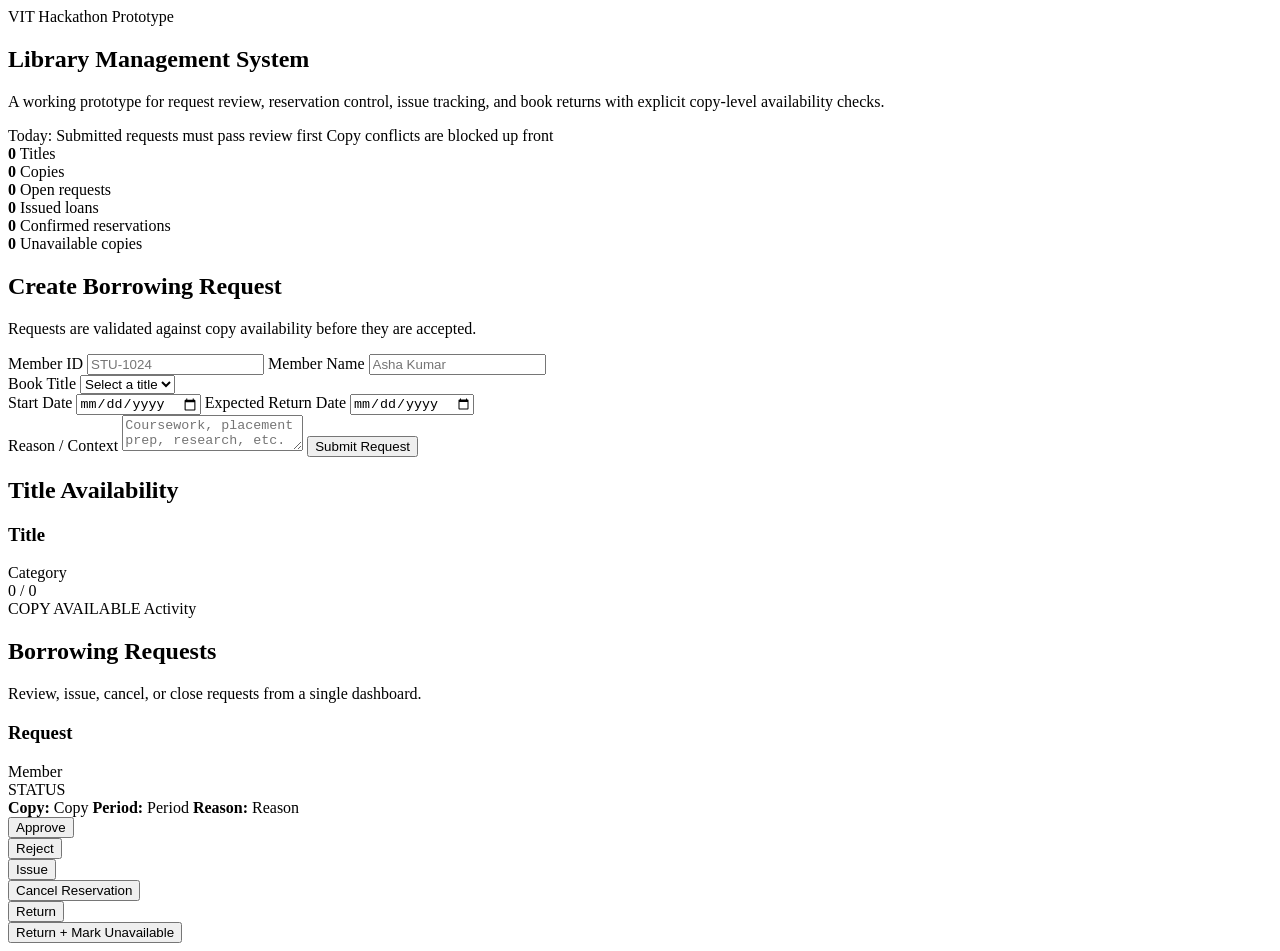
==== src/main/resources/templates/index.html @ 7ecf59ad "Initial Commit" ====
<!DOCTYPE html>
<html xmlns:th="http://www.thymeleaf.org">
<head>
  <meta charset="UTF-8" />
  <meta name="viewport" content="width=device-width, initial-scale=1.0" />
  <title>Library Management System</title>
  <link rel="stylesheet" href="/css/styles.css" />
</head>
<body>
<div class="shell" th:with="dashboard=${dashboard}">
  <section class="hero">
    <div class="hero-panel">
      <div class="eyebrow">VIT Hackathon Prototype</div>
      <h1>Library Management System</h1>
      <p>
        A working prototype for request review, reservation control, issue tracking, and book returns with explicit
        copy-level availability checks.
      </p>
      <div class="pill-row">
        <span class="pill">Today: <strong th:text="${dashboard.today}"></strong></span>
        <span class="pill">Submitted requests must pass review first</span>
        <span class="pill">Copy conflicts are blocked up front</span>
      </div>
    </div>
    <div class="hero-side">
      <div class="metric-grid">
        <div class="metric">
          <strong th:text="${dashboard.stats.titleCount}">0</strong>
          <span>Titles</span>
        </div>
        <div class="metric">
          <strong th:text="${dashboard.stats.copyCount}">0</strong>
          <span>Copies</span>
        </div>
        <div class="metric">
          <strong th:text="${dashboard.stats.openRequests}">0</strong>
          <span>Open requests</span>
        </div>
        <div class="metric">
          <strong th:text="${dashboard.stats.loans}">0</strong>
          <span>Issued loans</span>
        </div>
      </div>
      <div class="metric-grid">
        <div class="metric">
          <strong th:text="${dashboard.stats.reservations}">0</strong>
          <span>Confirmed reservations</span>
        </div>
        <div class="metric">
          <strong th:text="${dashboard.stats.unavailableCopies}">0</strong>
          <span>Unavailable copies</span>
        </div>
      </div>
    </div>
  </section>

  <div th:if="${successMessage}" class="message success" th:text="${successMessage}"></div>
  <div th:if="${errorMessage}" class="message error" th:text="${errorMessage}"></div>

  <section class="grid">
    <div class="surface">
      <h2>Create Borrowing Request</h2>
      <p class="muted">Requests are validated against copy availability before they are accepted.</p>
      <form th:action="@{/requests}" th:object="${requestForm}" method="post">
        <div class="two-col">
          <label>
            Member ID
            <input type="text" th:field="*{memberId}" placeholder="STU-1024" required />
          </label>
          <label>
            Member Name
            <input type="text" th:field="*{memberName}" placeholder="Asha Kumar" required />
          </label>
        </div>
        <label>
          Book Title
          <select th:field="*{bookTitleId}" required>
            <option value="" disabled selected>Select a title</option>
            <option th:each="titleView : ${dashboard.titles}" th:value="${titleView.title.id}"
                    th:text="${titleView.title.title + ' - ' + titleView.title.category + ' (' + titleView.availableNow + '/' + titleView.title.totalCopies + ' available now)'}"></option>
          </select>
        </label>
        <div class="two-col">
          <label>
            Start Date
            <input type="date" th:field="*{startDate}" required />
          </label>
          <label>
            Expected Return Date
            <input type="date" th:field="*{expectedReturnDate}" required />
          </label>
        </div>
        <label>
          Reason / Context
          <textarea th:field="*{reason}" placeholder="Coursework, placement prep, research, etc."></textarea>
        </label>
        <button type="submit">Submit Request</button>
      </form>
    </div>

    <div class="surface">
      <h2>Title Availability</h2>
      <div class="title-list">
        <div class="card" th:each="titleView : ${dashboard.titles}">
          <div class="card-head">
            <div>
              <h3 th:text="${titleView.title.title}">Title</h3>
              <div class="muted" th:text="${titleView.title.category}">Category</div>
            </div>
            <span class="tag" th:text="${titleView.availableNow + ' / ' + titleView.title.totalCopies + ' available now'}">0 / 0</span>
          </div>
          <div class="divider"></div>
          <div class="copy-row" th:each="copy : ${titleView.copies}">
            <span class="tag" th:text="${copy.copyCode}">COPY</span>
            <span class="small" th:text="${copy.condition}">AVAILABLE</span>
            <span class="small muted" th:text="${copy.activity}">Activity</span>
            <span class="small danger" th:if="${copy.conditionNote}" th:text="${copy.conditionNote}"></span>
          </div>
        </div>
      </div>
    </div>
  </section>

  <section class="surface" style="margin-top:20px;">
    <h2>Borrowing Requests</h2>
    <p class="muted">Review, issue, cancel, or close requests from a single dashboard.</p>
    <div class="request-list">
      <div class="card" th:each="request : ${dashboard.requests}">
        <div class="card-head">
          <div>
            <h3 th:text="${'#' + request.id + ' ' + request.title}">Request</h3>
            <div class="muted" th:text="${request.memberName + ' (' + request.memberId + ')'}">Member</div>
          </div>
          <span class="tag" th:text="${request.status}">STATUS</span>
        </div>
        <div class="divider"></div>
        <div class="status-row small">
          <span><strong>Copy:</strong> <span th:text="${request.copyCode}">Copy</span></span>
          <span><strong>Period:</strong> <span th:text="${request.startDate + ' to ' + request.expectedReturnDate}">Period</span></span>
          <span><strong>Reason:</strong> <span th:text="${request.reason}">Reason</span></span>
        </div>
        <div class="small muted" th:if="${request.reviewNote}" th:text="${request.reviewNote}"></div>
        <div class="divider"></div>
        <div class="request-actions">
          <form th:if="${request.canApprove}" th:action="@{/requests/{id}/approve(id=${request.id})}" method="post">
            <button type="submit">Approve</button>
          </form>
          <form th:if="${request.canReject}" th:action="@{/requests/{id}/reject(id=${request.id})}" method="post">
            <button type="submit" class="danger">Reject</button>
          </form>
          <form th:if="${request.canIssue}" th:action="@{/requests/{id}/issue(id=${request.id})}" method="post">
            <button type="submit" class="secondary">Issue</button>
          </form>
          <form th:if="${request.canCancel}" th:action="@{/requests/{id}/cancel(id=${request.id})}" method="post">
            <button type="submit" class="danger">Cancel Reservation</button>
          </form>
          <form th:if="${request.canReturn}" th:action="@{/requests/{id}/return(id=${request.id})}" method="post">
            <button type="submit">Return</button>
          </form>
          <form th:if="${request.canReturnUnavailable}" th:action="@{/requests/{id}/return-unavailable(id=${request.id})}" method="post">
            <button type="submit" class="danger">Return + Mark Unavailable</button>
          </form>
        </div>
      </div>
    </div>
  </section>
</div>
</body>
</html>
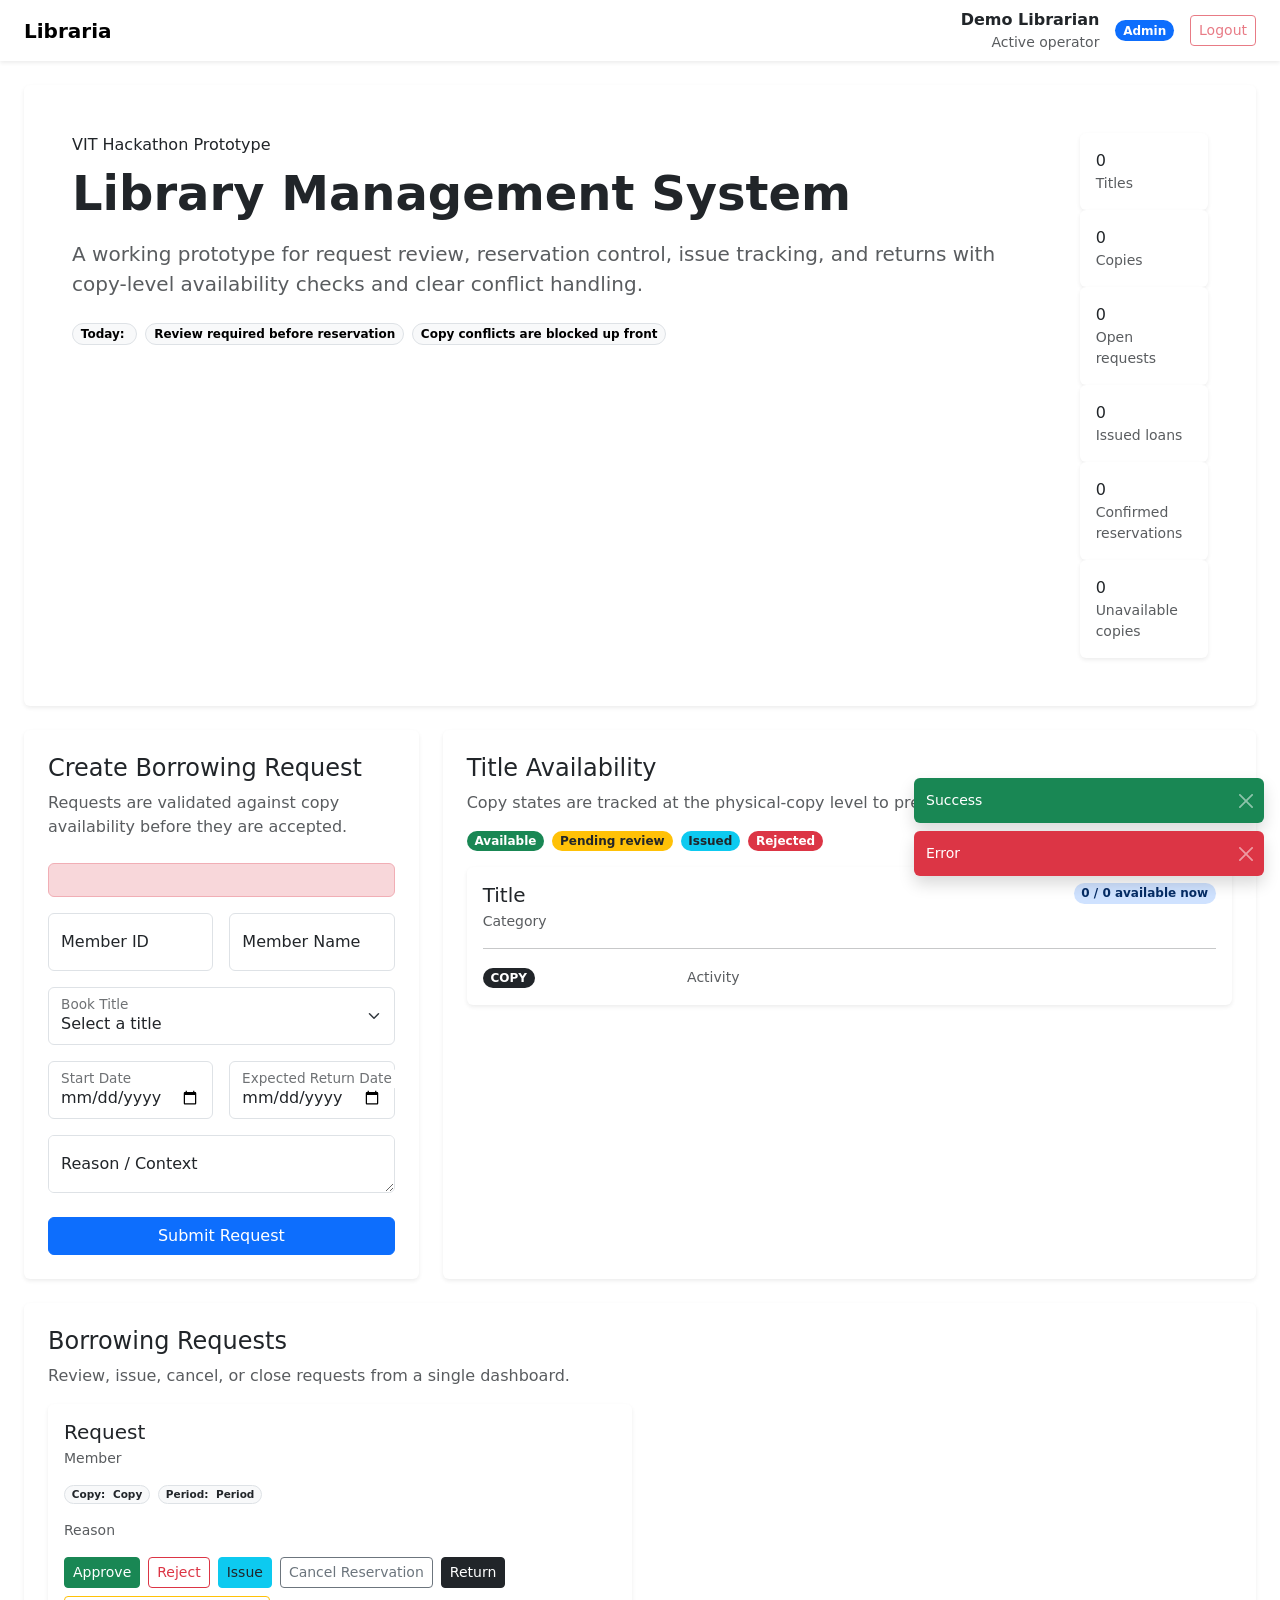
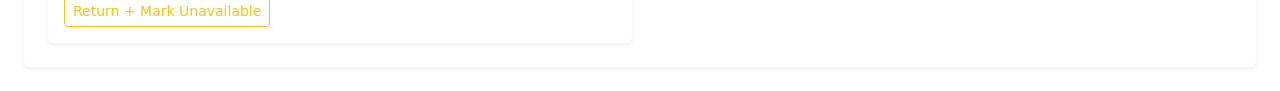
==== commit f042c774: "add(frontend): bootstrap css" ====
--- a/src/main/resources/templates/index.html
+++ b/src/main/resources/templates/index.html
@@ -4,166 +4,311 @@
   <meta charset="UTF-8" />
   <meta name="viewport" content="width=device-width, initial-scale=1.0" />
   <title>Library Management System</title>
+  <link rel="preconnect" href="https://fonts.googleapis.com" />
+  <link rel="preconnect" href="https://fonts.gstatic.com" crossorigin />
+  <link href="https://fonts.googleapis.com/css2?family=Inter:wght@400;500;600;700&display=swap" rel="stylesheet" />
+  <link href="https://cdn.jsdelivr.net/npm/bootstrap@5.3.3/dist/css/bootstrap.min.css" rel="stylesheet" />
   <link rel="stylesheet" href="/css/styles.css" />
 </head>
-<body>
-<div class="shell" th:with="dashboard=${dashboard}">
-  <section class="hero">
-    <div class="hero-panel">
-      <div class="eyebrow">VIT Hackathon Prototype</div>
-      <h1>Library Management System</h1>
-      <p>
-        A working prototype for request review, reservation control, issue tracking, and book returns with explicit
-        copy-level availability checks.
-      </p>
-      <div class="pill-row">
-        <span class="pill">Today: <strong th:text="${dashboard.today}"></strong></span>
-        <span class="pill">Submitted requests must pass review first</span>
-        <span class="pill">Copy conflicts are blocked up front</span>
-      </div>
-    </div>
-    <div class="hero-side">
-      <div class="metric-grid">
-        <div class="metric">
-          <strong th:text="${dashboard.stats.titleCount}">0</strong>
-          <span>Titles</span>
-        </div>
-        <div class="metric">
-          <strong th:text="${dashboard.stats.copyCount}">0</strong>
-          <span>Copies</span>
-        </div>
-        <div class="metric">
-          <strong th:text="${dashboard.stats.openRequests}">0</strong>
-          <span>Open requests</span>
-        </div>
-        <div class="metric">
-          <strong th:text="${dashboard.stats.loans}">0</strong>
-          <span>Issued loans</span>
-        </div>
-      </div>
-      <div class="metric-grid">
-        <div class="metric">
-          <strong th:text="${dashboard.stats.reservations}">0</strong>
-          <span>Confirmed reservations</span>
-        </div>
-        <div class="metric">
-          <strong th:text="${dashboard.stats.unavailableCopies}">0</strong>
-          <span>Unavailable copies</span>
+<body th:with="dashboard=${dashboard}">
+<nav class="navbar navbar-expand-lg navbar-light bg-white shadow-sm sticky-top">
+  <div class="container-fluid px-4">
+    <a class="navbar-brand fw-bold tracking-tight" href="#">Libraria</a>
+    <div class="ms-auto d-flex align-items-center gap-3">
+      <div class="text-end d-none d-md-block">
+        <div class="fw-semibold" th:text="${currentUser.displayName}">Demo Librarian</div>
+        <div class="text-muted small">Active operator</div>
+      </div>
+      <span class="badge rounded-pill bg-primary" th:text="${currentUser.role}">Admin</span>
+      <button class="btn btn-outline-danger btn-sm" type="button" disabled>Logout</button>
+    </div>
+  </div>
+</nav>
+
+<main class="container-fluid px-4 py-4 page-shell">
+  <section class="hero-panel card border-0 shadow-sm mb-4">
+    <div class="card-body p-4 p-lg-5">
+      <div class="d-flex flex-column flex-lg-row justify-content-between gap-4 align-items-start">
+        <div class="hero-copy">
+          <div class="eyebrow mb-2">VIT Hackathon Prototype</div>
+          <h1 class="display-5 fw-bold mb-3">Library Management System</h1>
+          <p class="lead text-muted mb-4">
+            A working prototype for request review, reservation control, issue tracking, and returns with copy-level
+            availability checks and clear conflict handling.
+          </p>
+          <div class="d-flex flex-wrap gap-2">
+            <span class="badge rounded-pill text-bg-light border">Today: <span class="ms-1" th:text="${dashboard.today}"></span></span>
+            <span class="badge rounded-pill text-bg-light border">Review required before reservation</span>
+            <span class="badge rounded-pill text-bg-light border">Copy conflicts are blocked up front</span>
+          </div>
+        </div>
+        <div class="stats-grid">
+          <div class="stat-card card card-hover border-0 shadow-sm">
+            <div class="card-body">
+              <div class="stat-value" th:text="${dashboard.stats.titleCount}">0</div>
+              <div class="text-muted small">Titles</div>
+            </div>
+          </div>
+          <div class="stat-card card card-hover border-0 shadow-sm">
+            <div class="card-body">
+              <div class="stat-value" th:text="${dashboard.stats.copyCount}">0</div>
+              <div class="text-muted small">Copies</div>
+            </div>
+          </div>
+          <div class="stat-card card card-hover border-0 shadow-sm">
+            <div class="card-body">
+              <div class="stat-value" th:text="${dashboard.stats.openRequests}">0</div>
+              <div class="text-muted small">Open requests</div>
+            </div>
+          </div>
+          <div class="stat-card card card-hover border-0 shadow-sm">
+            <div class="card-body">
+              <div class="stat-value" th:text="${dashboard.stats.loans}">0</div>
+              <div class="text-muted small">Issued loans</div>
+            </div>
+          </div>
+          <div class="stat-card card card-hover border-0 shadow-sm">
+            <div class="card-body">
+              <div class="stat-value" th:text="${dashboard.stats.reservations}">0</div>
+              <div class="text-muted small">Confirmed reservations</div>
+            </div>
+          </div>
+          <div class="stat-card card card-hover border-0 shadow-sm">
+            <div class="card-body">
+              <div class="stat-value" th:text="${dashboard.stats.unavailableCopies}">0</div>
+              <div class="text-muted small">Unavailable copies</div>
+            </div>
+          </div>
         </div>
       </div>
     </div>
   </section>
 
-  <div th:if="${successMessage}" class="message success" th:text="${successMessage}"></div>
-  <div th:if="${errorMessage}" class="message error" th:text="${errorMessage}"></div>
-
-  <section class="grid">
-    <div class="surface">
-      <h2>Create Borrowing Request</h2>
-      <p class="muted">Requests are validated against copy availability before they are accepted.</p>
-      <form th:action="@{/requests}" th:object="${requestForm}" method="post">
-        <div class="two-col">
-          <label>
-            Member ID
-            <input type="text" th:field="*{memberId}" placeholder="STU-1024" required />
-          </label>
-          <label>
-            Member Name
-            <input type="text" th:field="*{memberName}" placeholder="Asha Kumar" required />
-          </label>
-        </div>
-        <label>
-          Book Title
-          <select th:field="*{bookTitleId}" required>
-            <option value="" disabled selected>Select a title</option>
-            <option th:each="titleView : ${dashboard.titles}" th:value="${titleView.title.id}"
-                    th:text="${titleView.title.title + ' - ' + titleView.title.category + ' (' + titleView.availableNow + '/' + titleView.title.totalCopies + ' available now)'}"></option>
-          </select>
-        </label>
-        <div class="two-col">
-          <label>
-            Start Date
-            <input type="date" th:field="*{startDate}" required />
-          </label>
-          <label>
-            Expected Return Date
-            <input type="date" th:field="*{expectedReturnDate}" required />
-          </label>
-        </div>
-        <label>
-          Reason / Context
-          <textarea th:field="*{reason}" placeholder="Coursework, placement prep, research, etc."></textarea>
-        </label>
-        <button type="submit">Submit Request</button>
-      </form>
-    </div>
-
-    <div class="surface">
-      <h2>Title Availability</h2>
-      <div class="title-list">
-        <div class="card" th:each="titleView : ${dashboard.titles}">
-          <div class="card-head">
+  <div class="toast-container position-fixed bottom-0 end-0 p-3">
+    <div th:if="${successMessage}" class="toast align-items-center text-bg-success border-0 mb-2 library-toast" role="alert" aria-live="assertive" aria-atomic="true" data-bs-delay="3500">
+      <div class="d-flex">
+        <div class="toast-body" th:text="${successMessage}">Success</div>
+        <button type="button" class="btn-close btn-close-white me-2 m-auto" data-bs-dismiss="toast" aria-label="Close"></button>
+      </div>
+    </div>
+    <div th:if="${errorMessage}" class="toast align-items-center text-bg-danger border-0 mb-2 library-toast" role="alert" aria-live="assertive" aria-atomic="true" data-bs-delay="4500">
+      <div class="d-flex">
+        <div class="toast-body" th:text="${errorMessage}">Error</div>
+        <button type="button" class="btn-close btn-close-white me-2 m-auto" data-bs-dismiss="toast" aria-label="Close"></button>
+      </div>
+    </div>
+  </div>
+
+  <section class="row g-4 mb-4">
+    <div class="col-12 col-xl-4">
+      <div class="card border-0 shadow-sm h-100">
+        <div class="card-body p-4">
+          <h2 class="h4 mb-2">Create Borrowing Request</h2>
+          <p class="text-muted mb-4">Requests are validated against copy availability before they are accepted.</p>
+          <form th:action="@{/requests}" th:object="${requestForm}" method="post" novalidate>
+            <div th:if="${#fields.hasGlobalErrors()}" class="alert alert-danger small mb-3">
+              <div th:each="err : ${#fields.globalErrors()}" th:text="${err}"></div>
+            </div>
+            <div class="row g-3">
+              <div class="col-12 col-md-6">
+                <div class="form-floating">
+                  <input class="form-control" th:errorclass="is-invalid" type="text" th:field="*{memberId}" placeholder="STU-1024" required />
+                  <label for="memberId">Member ID</label>
+                  <div class="invalid-feedback" th:if="${#fields.hasErrors('memberId')}" th:errors="*{memberId}"></div>
+                </div>
+              </div>
+              <div class="col-12 col-md-6">
+                <div class="form-floating">
+                  <input class="form-control" th:errorclass="is-invalid" type="text" th:field="*{memberName}" placeholder="Asha Kumar" required />
+                  <label for="memberName">Member Name</label>
+                  <div class="invalid-feedback" th:if="${#fields.hasErrors('memberName')}" th:errors="*{memberName}"></div>
+                </div>
+              </div>
+              <div class="col-12">
+                <div class="form-floating">
+                  <select class="form-select" th:errorclass="is-invalid" th:field="*{bookTitleId}" required>
+                    <option value="">Select a title</option>
+                    <option th:each="titleView : ${dashboard.titles}" th:value="${titleView.title.id}"
+                            th:text="${titleView.title.title + ' - ' + titleView.title.category + ' (' + titleView.availableNow + '/' + titleView.title.totalCopies + ' available now)'}"></option>
+                  </select>
+                  <label for="bookTitleId">Book Title</label>
+                  <div class="invalid-feedback" th:if="${#fields.hasErrors('bookTitleId')}" th:errors="*{bookTitleId}"></div>
+                </div>
+              </div>
+              <div class="col-12 col-md-6">
+                <div class="form-floating">
+                  <input class="form-control" th:errorclass="is-invalid" type="date" th:field="*{startDate}" th:attr="min=${dashboard.today}" required />
+                  <label for="startDate">Start Date</label>
+                  <div class="invalid-feedback" th:if="${#fields.hasErrors('startDate')}" th:errors="*{startDate}"></div>
+                </div>
+              </div>
+              <div class="col-12 col-md-6">
+                <div class="form-floating">
+                  <input class="form-control" th:errorclass="is-invalid" type="date" th:field="*{expectedReturnDate}" th:attr="min=${dashboard.today}" required />
+                  <label for="expectedReturnDate">Expected Return Date</label>
+                  <div class="invalid-feedback" th:if="${#fields.hasErrors('expectedReturnDate')}" th:errors="*{expectedReturnDate}"></div>
+                </div>
+              </div>
+              <div class="col-12">
+                <div class="form-floating">
+                  <textarea class="form-control request-textarea" th:errorclass="is-invalid" th:field="*{reason}" placeholder="Coursework, placement prep, research, etc." maxlength="500"></textarea>
+                  <label for="reason">Reason / Context</label>
+                  <div class="invalid-feedback" th:if="${#fields.hasErrors('reason')}" th:errors="*{reason}"></div>
+                </div>
+              </div>
+            </div>
+            <button type="submit" class="btn btn-primary w-100 mt-4">Submit Request</button>
+          </form>
+        </div>
+      </div>
+    </div>
+
+    <div class="col-12 col-xl-8">
+      <div class="card border-0 shadow-sm h-100">
+        <div class="card-body p-4">
+          <div class="d-flex justify-content-between align-items-start flex-wrap gap-3 mb-3">
             <div>
-              <h3 th:text="${titleView.title.title}">Title</h3>
-              <div class="muted" th:text="${titleView.title.category}">Category</div>
-            </div>
-            <span class="tag" th:text="${titleView.availableNow + ' / ' + titleView.title.totalCopies + ' available now'}">0 / 0</span>
-          </div>
-          <div class="divider"></div>
-          <div class="copy-row" th:each="copy : ${titleView.copies}">
-            <span class="tag" th:text="${copy.copyCode}">COPY</span>
-            <span class="small" th:text="${copy.condition}">AVAILABLE</span>
-            <span class="small muted" th:text="${copy.activity}">Activity</span>
-            <span class="small danger" th:if="${copy.conditionNote}" th:text="${copy.conditionNote}"></span>
+              <h2 class="h4 mb-2">Title Availability</h2>
+              <p class="text-muted mb-0">Copy states are tracked at the physical-copy level to prevent overlap.</p>
+            </div>
+            <div class="d-flex flex-wrap gap-2">
+              <span class="badge rounded-pill bg-success">Available</span>
+              <span class="badge rounded-pill bg-warning text-dark">Pending review</span>
+              <span class="badge rounded-pill bg-info text-dark">Issued</span>
+              <span class="badge rounded-pill bg-danger">Rejected</span>
+              <span class="badge rounded-pill bg-purple">Repair</span>
+              <span class="badge rounded-pill bg-brown">Reference only</span>
+            </div>
+          </div>
+          <div class="row g-3 title-grid">
+            <div class="col-12 col-xxl-6" th:each="titleView : ${dashboard.titles}">
+              <div class="card border-0 shadow-sm card-hover h-100">
+                <div class="card-body">
+                  <div class="d-flex justify-content-between gap-3 align-items-start">
+                    <div>
+                      <h3 class="h5 mb-1" th:text="${titleView.title.title}">Title</h3>
+                      <div class="text-muted small" th:text="${titleView.title.category}">Category</div>
+                    </div>
+                    <span class="badge rounded-pill bg-primary-subtle text-primary-emphasis" th:text="${titleView.availableNow + ' / ' + titleView.title.totalCopies + ' available now'}">0 / 0 available now</span>
+                  </div>
+                  <hr />
+                  <div class="d-grid gap-2">
+                    <div class="copy-row" th:each="copy : ${titleView.copies}">
+                      <span class="badge rounded-pill text-bg-dark" th:text="${copy.copyCode}">COPY</span>
+                      <span class="badge rounded-pill" th:classappend="${copy.conditionBadgeClass}" th:text="${copy.conditionLabel}">Available</span>
+                      <span class="badge rounded-pill" th:classappend="${copy.availableNow} ? ' bg-success' : ' bg-secondary'" th:text="${copy.availableNow ? 'Available now' : 'Blocked now'}">Status</span>
+                      <span class="text-muted small flex-grow-1" th:text="${copy.activity}">Activity</span>
+                      <div class="small text-danger w-100" th:if="${copy.conditionNote}" th:text="${copy.conditionNote}"></div>
+                    </div>
+                  </div>
+                </div>
+              </div>
+            </div>
           </div>
         </div>
       </div>
     </div>
   </section>
 
-  <section class="surface" style="margin-top:20px;">
-    <h2>Borrowing Requests</h2>
-    <p class="muted">Review, issue, cancel, or close requests from a single dashboard.</p>
-    <div class="request-list">
-      <div class="card" th:each="request : ${dashboard.requests}">
-        <div class="card-head">
-          <div>
-            <h3 th:text="${'#' + request.id + ' ' + request.title}">Request</h3>
-            <div class="muted" th:text="${request.memberName + ' (' + request.memberId + ')'}">Member</div>
-          </div>
-          <span class="tag" th:text="${request.status}">STATUS</span>
-        </div>
-        <div class="divider"></div>
-        <div class="status-row small">
-          <span><strong>Copy:</strong> <span th:text="${request.copyCode}">Copy</span></span>
-          <span><strong>Period:</strong> <span th:text="${request.startDate + ' to ' + request.expectedReturnDate}">Period</span></span>
-          <span><strong>Reason:</strong> <span th:text="${request.reason}">Reason</span></span>
-        </div>
-        <div class="small muted" th:if="${request.reviewNote}" th:text="${request.reviewNote}"></div>
-        <div class="divider"></div>
-        <div class="request-actions">
-          <form th:if="${request.canApprove}" th:action="@{/requests/{id}/approve(id=${request.id})}" method="post">
-            <button type="submit">Approve</button>
-          </form>
-          <form th:if="${request.canReject}" th:action="@{/requests/{id}/reject(id=${request.id})}" method="post">
-            <button type="submit" class="danger">Reject</button>
-          </form>
-          <form th:if="${request.canIssue}" th:action="@{/requests/{id}/issue(id=${request.id})}" method="post">
-            <button type="submit" class="secondary">Issue</button>
-          </form>
-          <form th:if="${request.canCancel}" th:action="@{/requests/{id}/cancel(id=${request.id})}" method="post">
-            <button type="submit" class="danger">Cancel Reservation</button>
-          </form>
-          <form th:if="${request.canReturn}" th:action="@{/requests/{id}/return(id=${request.id})}" method="post">
-            <button type="submit">Return</button>
-          </form>
-          <form th:if="${request.canReturnUnavailable}" th:action="@{/requests/{id}/return-unavailable(id=${request.id})}" method="post">
-            <button type="submit" class="danger">Return + Mark Unavailable</button>
-          </form>
+  <section class="card border-0 shadow-sm">
+    <div class="card-body p-4">
+      <div class="d-flex justify-content-between align-items-start flex-wrap gap-3 mb-3">
+        <div>
+          <h2 class="h4 mb-2">Borrowing Requests</h2>
+          <p class="text-muted mb-0">Review, issue, cancel, or close requests from a single dashboard.</p>
+        </div>
+      </div>
+
+      <div class="row g-3">
+        <div class="col-12 col-xl-6" th:each="request : ${dashboard.requests}">
+          <div class="card border-0 shadow-sm card-hover h-100">
+            <div class="card-body">
+              <div class="d-flex justify-content-between align-items-start gap-3 mb-3">
+                <div>
+                  <h3 class="h5 mb-1" th:text="${'#' + request.id + ' ' + request.title}">Request</h3>
+                  <div class="text-muted small" th:text="${request.memberName + ' (' + request.memberId + ')'}">Member</div>
+                </div>
+                <span class="badge rounded-pill" th:classappend="${request.statusBadgeClass}" th:text="${request.statusLabel}">STATUS</span>
+              </div>
+              <div class="d-flex flex-wrap gap-2 mb-3 small">
+                <span class="badge rounded-pill bg-light text-dark border">Copy: <span class="ms-1" th:text="${request.copyCode}">Copy</span></span>
+                <span class="badge rounded-pill bg-light text-dark border">Period: <span class="ms-1" th:text="${request.startDate + ' to ' + request.expectedReturnDate}">Period</span></span>
+              </div>
+              <p class="small text-muted mb-3" th:text="${request.reason}">Reason</p>
+              <div class="small fw-medium mb-3" th:if="${request.reviewNote}" th:text="${request.reviewNote}"></div>
+              <div class="d-flex flex-wrap gap-2 request-actions">
+                <form th:if="${request.canApprove}" th:action="@{/requests/{id}/approve(id=${request.id})}" method="post" class="d-inline">
+                  <button type="submit" class="btn btn-success btn-sm">Approve</button>
+                </form>
+                <form th:if="${request.canReject}" th:action="@{/requests/{id}/reject(id=${request.id})}" method="post" class="d-inline confirm-form" th:attr="data-confirm-title='Reject request', data-confirm-message=|Reject request #${request.id} and release the copy?|">
+                  <button type="submit" class="btn btn-outline-danger btn-sm">Reject</button>
+                </form>
+                <form th:if="${request.canIssue}" th:action="@{/requests/{id}/issue(id=${request.id})}" method="post" class="d-inline">
+                  <button type="submit" class="btn btn-info btn-sm text-dark">Issue</button>
+                </form>
+                <form th:if="${request.canCancel}" th:action="@{/requests/{id}/cancel(id=${request.id})}" method="post" class="d-inline confirm-form" th:attr="data-confirm-title='Cancel reservation', data-confirm-message=|Cancel reservation #${request.id} before issue and release the copy?|">
+                  <button type="submit" class="btn btn-outline-secondary btn-sm">Cancel Reservation</button>
+                </form>
+                <form th:if="${request.canReturn}" th:action="@{/requests/{id}/return(id=${request.id})}" method="post" class="d-inline">
+                  <button type="submit" class="btn btn-dark btn-sm">Return</button>
+                </form>
+                <form th:if="${request.canReturnUnavailable}" th:action="@{/requests/{id}/return-unavailable(id=${request.id})}" method="post" class="d-inline confirm-form" th:attr="data-confirm-title='Return with restriction', data-confirm-message=|Mark copy ${request.copyCode} unavailable during return?|">
+                  <button type="submit" class="btn btn-outline-warning btn-sm">Return + Mark Unavailable</button>
+                </form>
+              </div>
+            </div>
+          </div>
         </div>
       </div>
     </div>
   </section>
+</main>
+
+<div class="modal fade" id="confirmActionModal" tabindex="-1" aria-hidden="true">
+  <div class="modal-dialog modal-dialog-centered">
+    <div class="modal-content">
+      <div class="modal-header">
+        <h5 class="modal-title" id="confirmActionTitle">Confirm action</h5>
+        <button type="button" class="btn-close" data-bs-dismiss="modal" aria-label="Close"></button>
+      </div>
+      <div class="modal-body" id="confirmActionMessage">Are you sure?</div>
+      <div class="modal-footer">
+        <button type="button" class="btn btn-outline-secondary" data-bs-dismiss="modal">Cancel</button>
+        <button type="button" class="btn btn-danger" id="confirmActionButton">Confirm</button>
+      </div>
+    </div>
+  </div>
 </div>
+
+<script src="https://cdn.jsdelivr.net/npm/bootstrap@5.3.3/dist/js/bootstrap.bundle.min.js"></script>
+<script>
+  document.addEventListener('DOMContentLoaded', function () {
+    document.querySelectorAll('.library-toast').forEach(function (toastElement) {
+      new bootstrap.Toast(toastElement).show();
+    });
+
+    const confirmModal = new bootstrap.Modal(document.getElementById('confirmActionModal'));
+    const confirmTitle = document.getElementById('confirmActionTitle');
+    const confirmMessage = document.getElementById('confirmActionMessage');
+    const confirmButton = document.getElementById('confirmActionButton');
+    let activeForm = null;
+
+    document.querySelectorAll('.confirm-form').forEach(function (form) {
+      form.addEventListener('submit', function (event) {
+        event.preventDefault();
+        activeForm = form;
+        confirmTitle.textContent = form.dataset.confirmTitle || 'Confirm action';
+        confirmMessage.textContent = form.dataset.confirmMessage || 'Are you sure?';
+        confirmModal.show();
+      });
+    });
+
+    confirmButton.addEventListener('click', function () {
+      if (activeForm) {
+        activeForm.submit();
+      }
+    });
+  });
+</script>
 </body>
 </html>
